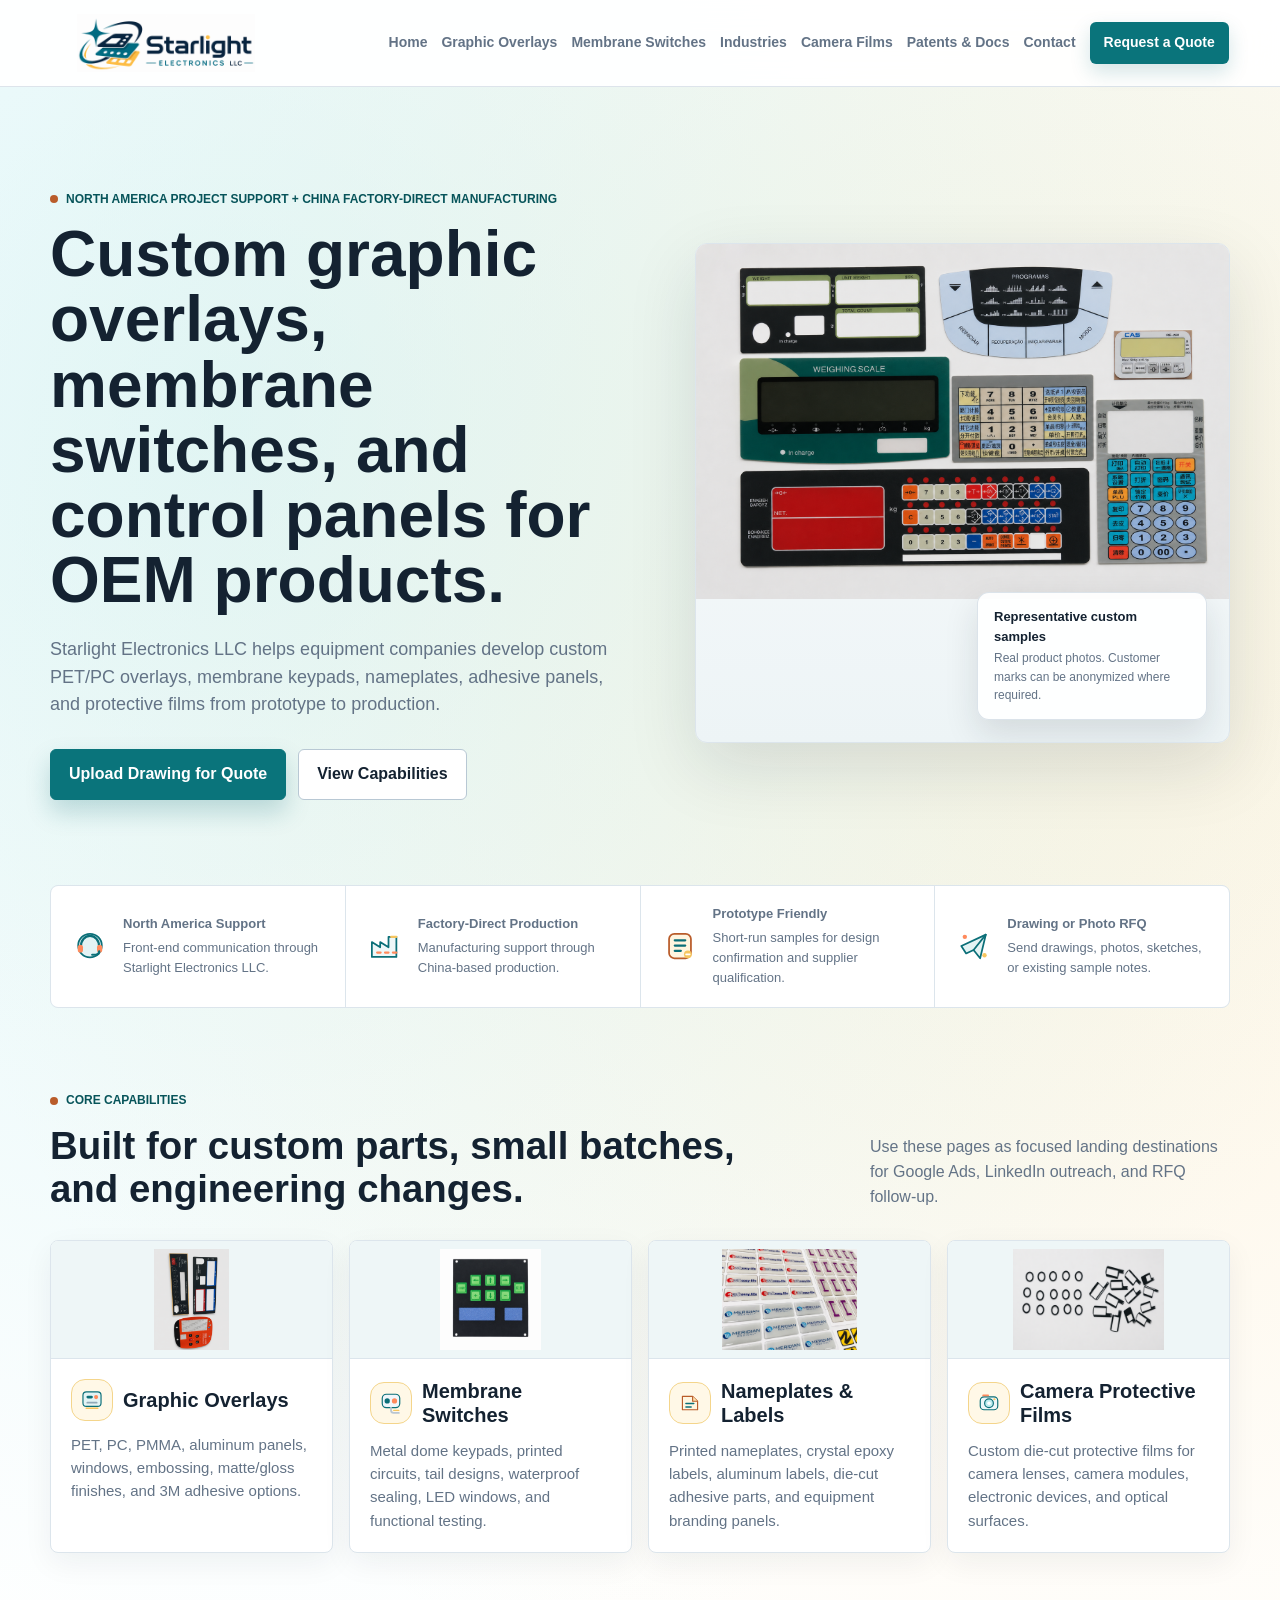
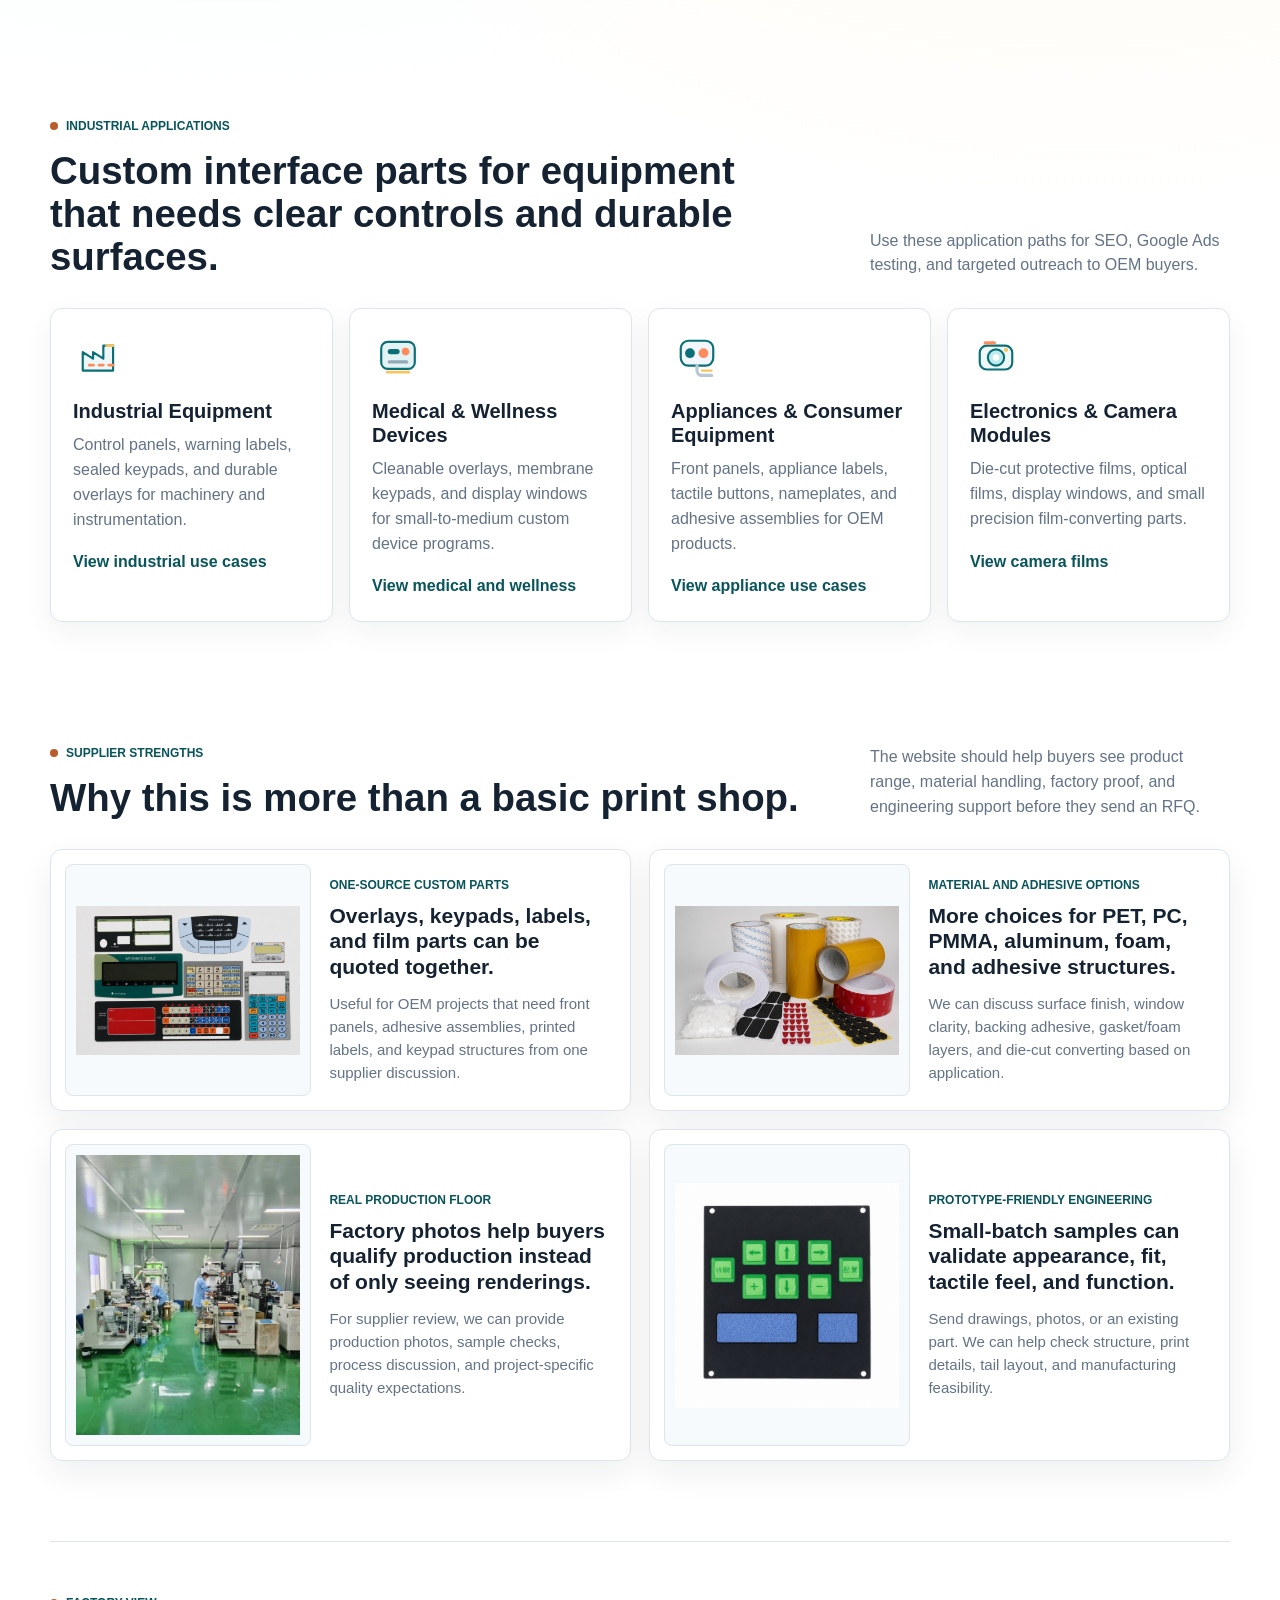
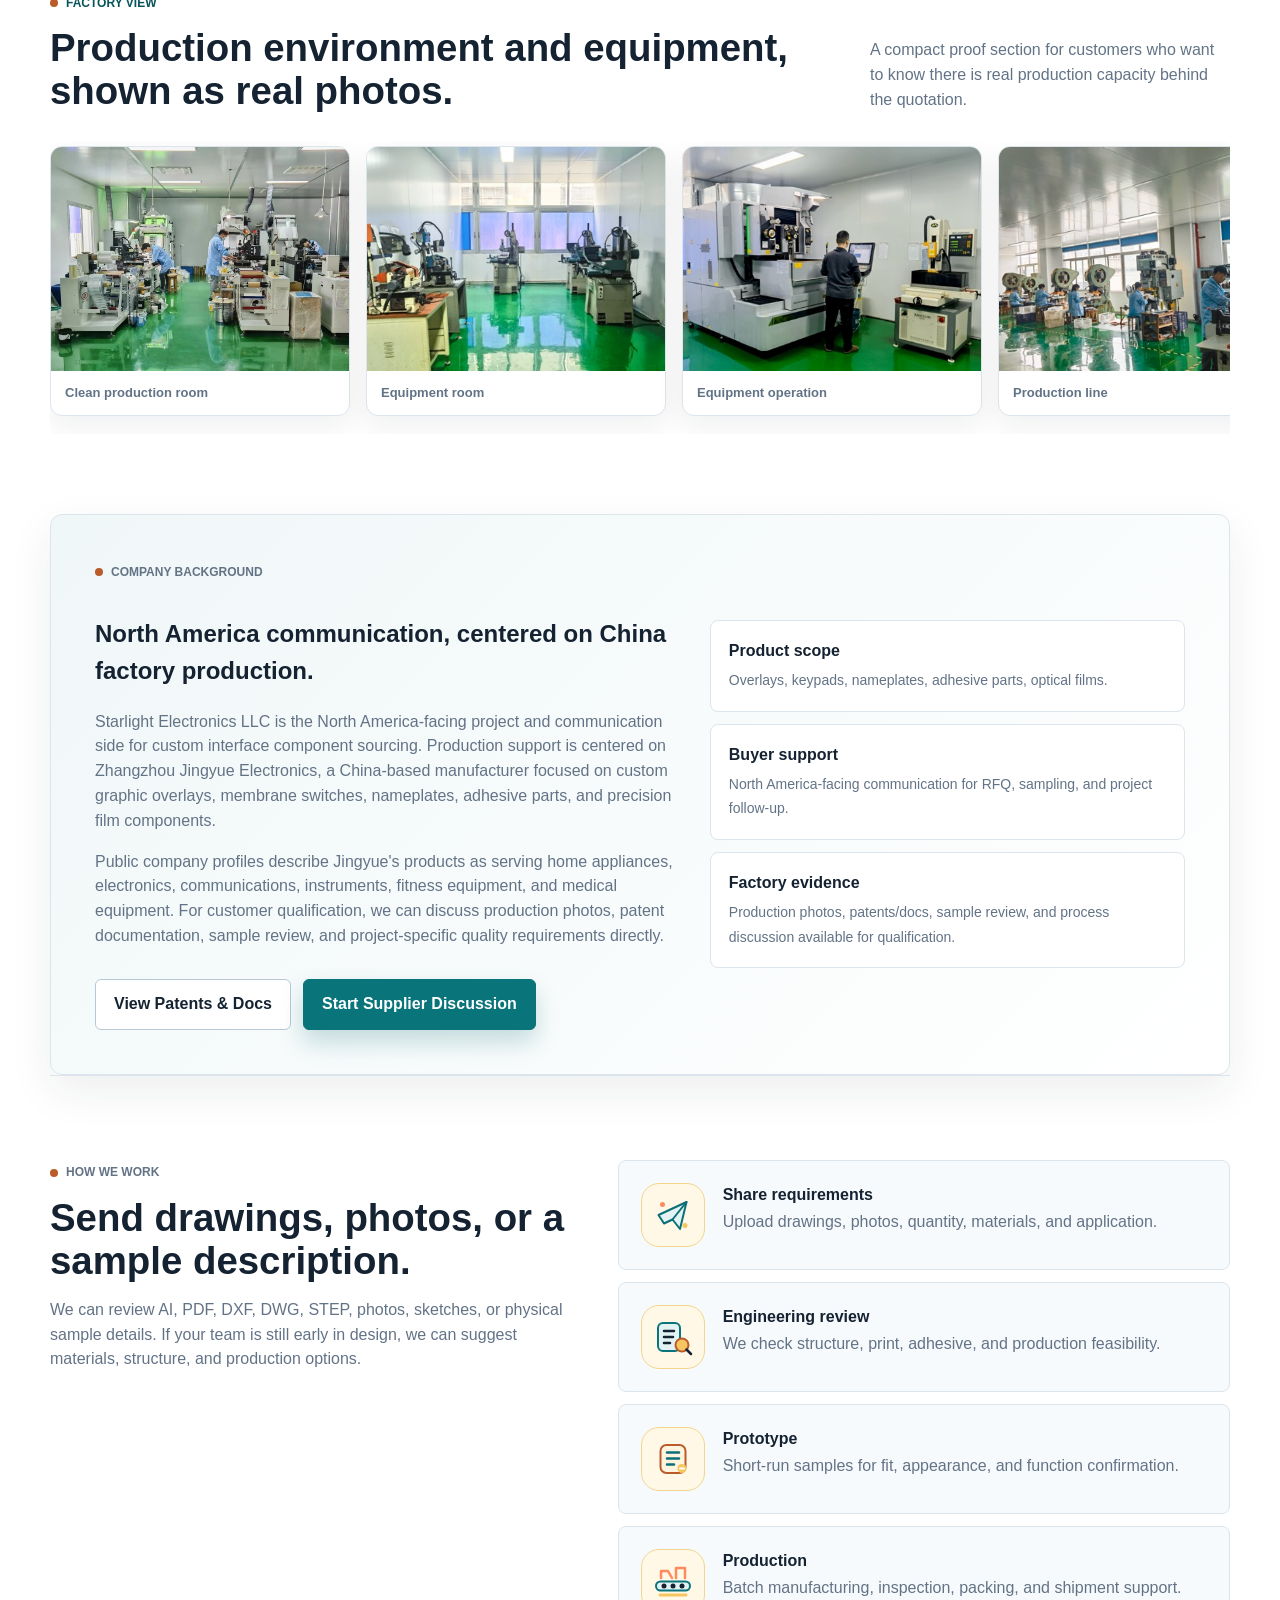
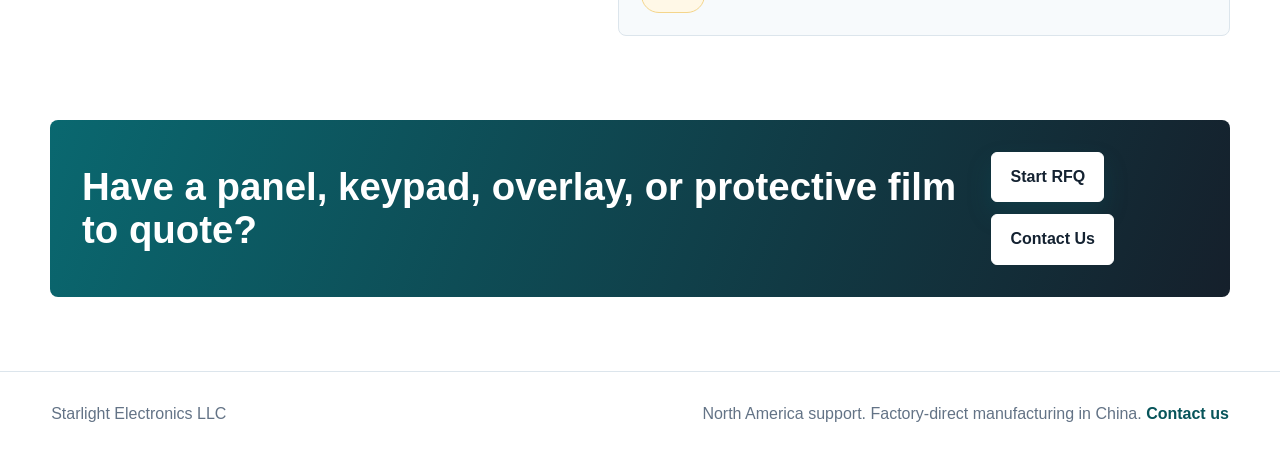
==== index.html @ d8c33d26 "Initial Starlight website" ====
<!doctype html>
<html lang="en">
  <head>
    <meta charset="utf-8" />
    <meta name="viewport" content="width=device-width, initial-scale=1" />
    <title>Starlight Electronics LLC | Custom Graphic Overlays &amp; Membrane Switches</title>
    <meta
      name="description"
      content="North America-based project support for custom graphic overlays, membrane switches, control panels, nameplates, and camera lens protective films with factory-direct manufacturing in China."
    />
    <link rel="stylesheet" href="styles.css" />
  </head>
  <body>
    <header class="site-header">
      <a class="brand" href="index.html"><img src="assets/starlight-logo.png" alt="Starlight Electronics" /></a>
      <nav class="nav" aria-label="Main navigation">
        <a href="index.html">Home</a>
        <a href="graphic-overlays.html">Graphic Overlays</a>
        <a href="membrane-switches.html">Membrane Switches</a>
        <a href="industries.html">Industries</a>
        <a href="camera-films.html">Camera Films</a>
        <a href="certifications.html">Patents &amp; Docs</a>
        <a href="contact.html">Contact</a>
        <a class="nav-cta" href="request-quote.html">Request a Quote</a>
      </nav>
    </header>

    <main>
      <section class="hero">
        <div class="hero-copy">
          <p class="eyebrow">North America project support + China factory-direct manufacturing</p>
          <h1>Custom graphic overlays, membrane switches, and control panels for OEM products.</h1>
          <p class="lead">
            Starlight Electronics LLC helps equipment companies develop custom PET/PC overlays,
            membrane keypads, nameplates, adhesive panels, and protective films from prototype to production.
          </p>
          <div class="actions">
            <a class="button primary" href="request-quote.html">Upload Drawing for Quote</a>
            <a class="button secondary" href="graphic-overlays.html">View Capabilities</a>
          </div>
        </div>
        <div class="hero-media">
          <img src="assets/photos/product-combine-home.png" alt="Representative custom graphic overlays and membrane switch samples" />
          <div class="hero-badge">
            <strong>Representative custom samples</strong>
            <span>Real product photos. Customer marks can be anonymized where required.</span>
          </div>
        </div>
      </section>

      <section class="trust-strip" aria-label="Key service points">
        <div><img src="assets/icon-support.svg" alt="" /><span><strong>North America Support</strong><span>Front-end communication through Starlight Electronics LLC.</span></span></div>
        <div><img src="assets/icon-factory.svg" alt="" /><span><strong>Factory-Direct Production</strong><span>Manufacturing support through China-based production.</span></span></div>
        <div><img src="assets/icon-prototype.svg" alt="" /><span><strong>Prototype Friendly</strong><span>Short-run samples for design confirmation and supplier qualification.</span></span></div>
        <div><img src="assets/icon-rfq.svg" alt="" /><span><strong>Drawing or Photo RFQ</strong><span>Send drawings, photos, sketches, or existing sample notes.</span></span></div>
      </section>

      <section class="section">
        <div class="section-heading">
          <div>
            <p class="eyebrow">Core capabilities</p>
            <h2>Built for custom parts, small batches, and engineering changes.</h2>
          </div>
          <p class="section-subtitle">Use these pages as focused landing destinations for Google Ads, LinkedIn outreach, and RFQ follow-up.</p>
        </div>
        <div class="capability-grid">
          <article>
            <div class="card-media"><img src="assets/photos/graphic-overlays-detail.png" alt="Graphic overlay and panel samples" /></div>
            <div class="card-copy">
              <div class="icon-row"><img class="mini-icon" src="assets/icon-overlay.svg" alt="" /><h3>Graphic Overlays</h3></div>
              <p>PET, PC, PMMA, aluminum panels, windows, embossing, matte/gloss finishes, and 3M adhesive options.</p>
            </div>
          </article>
          <article>
            <div class="card-media"><img src="assets/photos/membrane-square-detail.png" alt="Membrane switch sample with tactile buttons" /></div>
            <div class="card-copy">
              <div class="icon-row"><img class="mini-icon" src="assets/icon-switch.svg" alt="" /><h3>Membrane Switches</h3></div>
              <p>Metal dome keypads, printed circuits, tail designs, waterproof sealing, LED windows, and functional testing.</p>
            </div>
          </article>
          <article>
            <div class="card-media"><img src="assets/photos/epoxy-labels-detail.png" alt="Custom epoxy nameplate and label samples" /></div>
            <div class="card-copy">
              <div class="icon-row"><img class="mini-icon" src="assets/icon-label.svg" alt="" /><h3>Nameplates &amp; Labels</h3></div>
              <p>Printed nameplates, crystal epoxy labels, aluminum labels, die-cut adhesive parts, and equipment branding panels.</p>
            </div>
          </article>
          <article>
            <div class="card-media"><img src="assets/photos/camera-film-set.png" alt="Camera lens protective film samples" /></div>
            <div class="card-copy">
              <div class="icon-row"><img class="mini-icon" src="assets/icon-camera.svg" alt="" /><h3>Camera Protective Films</h3></div>
              <p>Custom die-cut protective films for camera lenses, camera modules, electronic devices, and optical surfaces.</p>
            </div>
          </article>
        </div>
      </section>

      <section class="section">
        <div class="section-heading">
          <div>
            <p class="eyebrow">Industrial applications</p>
            <h2>Custom interface parts for equipment that needs clear controls and durable surfaces.</h2>
          </div>
          <p class="section-subtitle">Use these application paths for SEO, Google Ads testing, and targeted outreach to OEM buyers.</p>
        </div>
        <div class="application-grid">
          <article>
            <img src="assets/icon-factory.svg" alt="" />
            <h3>Industrial Equipment</h3>
            <p>Control panels, warning labels, sealed keypads, and durable overlays for machinery and instrumentation.</p>
            <a href="industries.html">View industrial use cases</a>
          </article>
          <article>
            <img src="assets/icon-overlay.svg" alt="" />
            <h3>Medical &amp; Wellness Devices</h3>
            <p>Cleanable overlays, membrane keypads, and display windows for small-to-medium custom device programs.</p>
            <a href="industries.html">View medical and wellness</a>
          </article>
          <article>
            <img src="assets/icon-switch.svg" alt="" />
            <h3>Appliances &amp; Consumer Equipment</h3>
            <p>Front panels, appliance labels, tactile buttons, nameplates, and adhesive assemblies for OEM products.</p>
            <a href="industries.html">View appliance use cases</a>
          </article>
          <article>
            <img src="assets/icon-camera.svg" alt="" />
            <h3>Electronics &amp; Camera Modules</h3>
            <p>Die-cut protective films, optical films, display windows, and small precision film-converting parts.</p>
            <a href="camera-films.html">View camera films</a>
          </article>
        </div>
      </section>

      <section id="supplier-strengths" class="section strength-section">
        <div class="section-heading">
          <div>
            <p class="eyebrow">Supplier strengths</p>
            <h2>Why this is more than a basic print shop.</h2>
          </div>
          <p class="section-subtitle">The website should help buyers see product range, material handling, factory proof, and engineering support before they send an RFQ.</p>
        </div>
        <div class="strength-grid">
          <article>
            <div class="strength-media"><img src="assets/photos/product-combine-home.png" alt="Custom control panels and membrane switch samples" /></div>
            <div>
              <span class="strength-kicker">One-source custom parts</span>
              <h3>Overlays, keypads, labels, and film parts can be quoted together.</h3>
              <p>Useful for OEM projects that need front panels, adhesive assemblies, printed labels, and keypad structures from one supplier discussion.</p>
            </div>
          </article>
          <article>
            <div class="strength-media"><img src="assets/photos/adhesive-materials.png" alt="Adhesive rolls, 3M materials, and die-cut parts" /></div>
            <div>
              <span class="strength-kicker">Material and adhesive options</span>
              <h3>More choices for PET, PC, PMMA, aluminum, foam, and adhesive structures.</h3>
              <p>We can discuss surface finish, window clarity, backing adhesive, gasket/foam layers, and die-cut converting based on application.</p>
            </div>
          </article>
          <article>
            <div class="strength-media"><img src="assets/photos/dust-free-workshop.jpg" alt="Production workshop with operators and equipment" /></div>
            <div>
              <span class="strength-kicker">Real production floor</span>
              <h3>Factory photos help buyers qualify production instead of only seeing renderings.</h3>
              <p>For supplier review, we can provide production photos, sample checks, process discussion, and project-specific quality expectations.</p>
            </div>
          </article>
          <article>
            <div class="strength-media"><img src="assets/photos/membrane-square-detail.png" alt="Membrane switch sample with tactile buttons" /></div>
            <div>
              <span class="strength-kicker">Prototype-friendly engineering</span>
              <h3>Small-batch samples can validate appearance, fit, tactile feel, and function.</h3>
              <p>Send drawings, photos, or an existing part. We can help check structure, print details, tail layout, and manufacturing feasibility.</p>
            </div>
          </article>
        </div>
      </section>

      <section id="factory-view" class="section workshop-section">
        <div class="section-heading">
          <div>
            <p class="eyebrow">Factory view</p>
            <h2>Production environment and equipment, shown as real photos.</h2>
          </div>
          <p class="section-subtitle">A compact proof section for customers who want to know there is real production capacity behind the quotation.</p>
        </div>
        <div class="workshop-carousel" aria-label="Workshop photo carousel">
          <figure>
            <img src="assets/photos/dust-free-workshop.jpg" alt="Clean production workshop" />
            <figcaption>Clean production room</figcaption>
          </figure>
          <figure>
            <img src="assets/photos/workshop-printing-room.jpg" alt="Printing and equipment room" />
            <figcaption>Equipment room</figcaption>
          </figure>
          <figure>
            <img src="assets/photos/workshop-cnc.jpg" alt="Equipment operation area" />
            <figcaption>Equipment operation</figcaption>
          </figure>
          <figure>
            <img src="assets/photos/workshop-line.jpg" alt="Production line with operators" />
            <figcaption>Production line</figcaption>
          </figure>
          <figure>
            <img src="assets/photos/workshop-screening-area.jpg" alt="Screening and processing area" />
            <figcaption>Processing area</figcaption>
          </figure>
          <figure>
            <img src="assets/photos/workshop-machine.jpg" alt="Film processing machine" />
            <figcaption>Film processing equipment</figcaption>
          </figure>
          <figure>
            <img src="assets/photos/workshop-equipment.jpg" alt="Workshop equipment" />
            <figcaption>Equipment area</figcaption>
          </figure>
          <figure>
            <img src="assets/photos/workshop-coating-room.jpg" alt="Coating or finishing room" />
            <figcaption>Finishing room</figcaption>
          </figure>
        </div>
      </section>

      <section class="company-band">
        <div class="company-copy">
          <p class="eyebrow">Company background</p>
          <h2>North America communication, centered on China factory production.</h2>
          <p>
            Starlight Electronics LLC is the North America-facing project and communication side for custom interface component sourcing.
            Production support is centered on Zhangzhou Jingyue Electronics, a China-based manufacturer focused on custom graphic overlays,
            membrane switches, nameplates, adhesive parts, and precision film components.
          </p>
          <p>
            Public company profiles describe Jingyue's products as serving home appliances, electronics, communications, instruments,
            fitness equipment, and medical equipment. For customer qualification, we can discuss production photos, patent documentation,
            sample review, and project-specific quality requirements directly.
          </p>
          <div class="actions">
            <a class="button secondary" href="certifications.html">View Patents &amp; Docs</a>
            <a class="button primary" href="request-quote.html">Start Supplier Discussion</a>
          </div>
        </div>
        <div class="company-proof">
          <div><strong>Product scope</strong><span>Overlays, keypads, nameplates, adhesive parts, optical films.</span></div>
          <div><strong>Buyer support</strong><span>North America-facing communication for RFQ, sampling, and project follow-up.</span></div>
          <div><strong>Factory evidence</strong><span>Production photos, patents/docs, sample review, and process discussion available for qualification.</span></div>
        </div>
      </section>

      <section class="split-section">
        <div>
          <p class="eyebrow">How we work</p>
          <h2>Send drawings, photos, or a sample description.</h2>
          <p>
            We can review AI, PDF, DXF, DWG, STEP, photos, sketches, or physical sample details.
            If your team is still early in design, we can suggest materials, structure, and production options.
          </p>
        </div>
        <ol class="process-list">
          <li><span class="step-icon"><img src="assets/icon-rfq.svg" alt="" /></span><div><strong>Share requirements</strong><span>Upload drawings, photos, quantity, materials, and application.</span></div></li>
          <li><span class="step-icon"><img src="assets/icon-engineering.svg" alt="" /></span><div><strong>Engineering review</strong><span>We check structure, print, adhesive, and production feasibility.</span></div></li>
          <li><span class="step-icon"><img src="assets/icon-prototype.svg" alt="" /></span><div><strong>Prototype</strong><span>Short-run samples for fit, appearance, and function confirmation.</span></div></li>
          <li><span class="step-icon"><img src="assets/icon-production.svg" alt="" /></span><div><strong>Production</strong><span>Batch manufacturing, inspection, packing, and shipment support.</span></div></li>
        </ol>
      </section>

      <section class="cta-band">
        <h2>Have a panel, keypad, overlay, or protective film to quote?</h2>
        <div class="actions compact-actions">
          <a class="button primary" href="request-quote.html">Start RFQ</a>
          <a class="button secondary" href="contact.html">Contact Us</a>
        </div>
      </section>
    </main>

    <footer class="site-footer">
      <span>Starlight Electronics LLC</span>
      <span>North America support. Factory-direct manufacturing in China. <a href="contact.html">Contact us</a></span>
    </footer>
    <script src="site.js" defer></script>
  </body>
</html>
---- styles.css ----
:root {
  color-scheme: light;
  --ink: #142231;
  --soft-ink: #2a3b4c;
  --muted: #637386;
  --line: #dce5ec;
  --line-strong: #b8c8d4;
  --paper: #ffffff;
  --panel: #f7fafc;
  --panel-2: #eef6f7;
  --accent: #0a747b;
  --accent-strong: #07545a;
  --accent-soft: #dff3f4;
  --coral: #ff8a5c;
  --copper: #b95c2a;
  --gold: #f6c55f;
  --mint: #bdecef;
  --shadow: 0 24px 70px rgba(20, 34, 49, 0.12);
}

* {
  box-sizing: border-box;
}

html {
  scroll-behavior: smooth;
}

body {
  margin: 0;
  font-family: Inter, Arial, Helvetica, sans-serif;
  color: var(--ink);
  background:
    radial-gradient(circle at 18% 8%, rgba(189, 236, 239, 0.46), transparent 26%),
    radial-gradient(circle at 85% 12%, rgba(246, 197, 95, 0.20), transparent 25%),
    var(--paper);
  line-height: 1.55;
}

img {
  display: block;
  max-width: 100%;
}

a {
  color: inherit;
  text-decoration: none;
}

.site-header {
  position: sticky;
  top: 0;
  z-index: 20;
  display: flex;
  align-items: center;
  justify-content: space-between;
  gap: 24px;
  min-height: 74px;
  padding: 14px clamp(18px, 4vw, 56px);
  background: rgba(255, 255, 255, 0.94);
  border-bottom: 1px solid rgba(216, 224, 232, 0.86);
  backdrop-filter: blur(18px);
}

.brand {
  display: inline-flex;
  align-items: center;
  width: 230px;
  max-width: 72vw;
}

.brand img {
  width: 100%;
  max-height: 58px;
  height: auto;
  object-fit: contain;
}

.nav {
  display: flex;
  align-items: center;
  gap: 14px;
  color: var(--muted);
  font-size: 14px;
  font-weight: 700;
}

.nav a:hover {
  color: var(--ink);
}

.nav-cta {
  padding: 10px 14px;
  color: var(--paper) !important;
  background: var(--accent);
  border-radius: 6px;
  box-shadow: 0 8px 20px rgba(9, 107, 114, 0.18);
}

.hero,
.page-hero,
.section,
.split-section,
.cta-band,
.page,
.trust-strip {
  width: min(1180px, calc(100% - 40px));
  margin: 0 auto;
}

.hero {
  display: grid;
  grid-template-columns: minmax(0, 1.03fr) minmax(360px, 0.97fr);
  gap: clamp(34px, 6vw, 78px);
  align-items: center;
  min-height: calc(100vh - 74px);
  padding: 58px 0 72px;
}

.hero-copy {
  max-width: 720px;
}

.hero h1,
.page-hero h1 {
  margin: 0;
  font-size: clamp(39px, 5vw, 72px);
  line-height: 1.02;
  letter-spacing: 0;
}

.lead {
  max-width: 760px;
  margin: 22px 0 0;
  color: var(--muted);
  font-size: 18px;
}

.eyebrow {
  display: inline-flex;
  align-items: center;
  gap: 8px;
  margin: 0 0 14px;
  color: var(--accent-strong);
  font-size: 12px;
  font-weight: 800;
  letter-spacing: 0;
  text-transform: uppercase;
}

.eyebrow::before {
  content: "";
  width: 8px;
  height: 8px;
  background: var(--copper);
  border-radius: 50%;
}

.actions {
  display: flex;
  flex-wrap: wrap;
  gap: 12px;
  margin-top: 30px;
}

.button {
  display: inline-flex;
  align-items: center;
  justify-content: center;
  min-height: 48px;
  padding: 12px 18px;
  border: 1px solid var(--line-strong);
  border-radius: 6px;
  font-weight: 800;
  cursor: pointer;
  transition: transform 140ms ease, box-shadow 140ms ease, background 140ms ease;
}

.button:hover {
  transform: translateY(-1px);
}

.button.primary {
  color: var(--paper);
  background: var(--accent);
  border-color: var(--accent);
  box-shadow: 0 12px 24px rgba(9, 107, 114, 0.22);
}

.button.primary:hover {
  background: var(--accent-strong);
}

.button.secondary {
  color: var(--ink);
  background: var(--paper);
}

.hero-media,
.visual-card {
  overflow: hidden;
  background: linear-gradient(180deg, #fbfcfd, #edf4f6);
  border: 1px solid var(--line);
  border-radius: 12px;
  box-shadow: var(--shadow);
}

.hero-media {
  position: relative;
  min-height: 500px;
}

.hero-media img,
.visual-card img {
  width: 100%;
  height: 100%;
  object-fit: cover;
}

.hero-badge {
  position: absolute;
  right: 22px;
  bottom: 22px;
  display: grid;
  gap: 2px;
  max-width: 230px;
  padding: 14px 16px;
  background: rgba(255, 255, 255, 0.92);
  border: 1px solid rgba(216, 224, 232, 0.9);
  border-radius: 12px;
  box-shadow: 0 14px 34px rgba(21, 32, 43, 0.12);
}

.hero-badge strong {
  font-size: 13px;
}

.hero-badge span {
  color: var(--muted);
  font-size: 12px;
}

.trust-strip {
  display: grid;
  grid-template-columns: repeat(4, minmax(0, 1fr));
  gap: 1px;
  margin-top: -28px;
  background: var(--line);
  border: 1px solid var(--line);
  border-radius: 8px;
  overflow: hidden;
}

.trust-strip div {
  display: grid;
  grid-template-columns: 42px minmax(0, 1fr);
  gap: 12px;
  align-items: center;
  padding: 18px;
  background: var(--paper);
}

.trust-strip img,
.mini-icon {
  width: 42px;
  height: 42px;
}

.trust-strip strong {
  display: block;
  margin-bottom: 4px;
}

.trust-strip span {
  color: var(--muted);
  font-size: 13px;
}

.section {
  padding: 80px 0;
}

.real-gallery-section {
  padding-top: 24px;
}

.section-heading {
  display: flex;
  align-items: end;
  justify-content: space-between;
  gap: 28px;
  margin-bottom: 30px;
}

.section-heading > div {
  max-width: 760px;
}

.section h2,
.split-section h2,
.cta-band h2,
.detail-grid h2,
.page-section h2 {
  margin: 0;
  font-size: clamp(28px, 3vw, 44px);
  line-height: 1.12;
  letter-spacing: 0;
}

.section-subtitle {
  max-width: 360px;
  margin: 0;
  color: var(--muted);
}

.capability-grid {
  display: grid;
  grid-template-columns: repeat(4, minmax(0, 1fr));
  gap: 16px;
}

.capability-grid article {
  display: grid;
  align-content: start;
  min-height: 260px;
  overflow: hidden;
  background: var(--paper);
  border: 1px solid var(--line);
  border-radius: 8px;
  box-shadow: 0 10px 30px rgba(21, 32, 43, 0.06);
}

.capability-grid .card-media {
  height: 118px;
  background: var(--panel-2);
  border-bottom: 1px solid var(--line);
}

.capability-grid .card-media img {
  width: 100%;
  height: 100%;
  object-fit: contain;
  padding: 8px;
}

.capability-grid .card-copy {
  padding: 20px;
}

.icon-row {
  display: flex;
  align-items: center;
  gap: 10px;
  margin-bottom: 12px;
}

.icon-row .mini-icon {
  padding: 6px;
  background: #fff8e7;
  border: 1px solid #f4d58b;
  border-radius: 14px;
}

.capability-grid h2,
.capability-grid h3 {
  margin: 0;
  font-size: 20px;
  line-height: 1.2;
}

.capability-grid p {
  margin: 0;
  color: var(--muted);
  font-size: 15px;
}

.application-grid {
  display: grid;
  grid-template-columns: repeat(4, minmax(0, 1fr));
  gap: 16px;
}

.application-grid article {
  min-height: 280px;
  padding: 22px;
  background: var(--paper);
  border: 1px solid var(--line);
  border-radius: 12px;
  box-shadow: 0 10px 30px rgba(20, 34, 49, 0.06);
}

.application-grid img {
  width: 52px;
  height: 52px;
  margin-bottom: 16px;
}

.application-grid h3 {
  margin: 0 0 10px;
  font-size: 20px;
  line-height: 1.2;
}

.application-grid p {
  margin: 0 0 18px;
  color: var(--muted);
}

.application-grid a {
  color: var(--accent-strong);
  font-weight: 800;
}

.strength-section {
  padding-top: 38px;
}

.strength-grid {
  display: grid;
  grid-template-columns: repeat(2, minmax(0, 1fr));
  gap: 18px;
}

.strength-grid article {
  display: grid;
  grid-template-columns: minmax(210px, 0.86fr) minmax(0, 1fr);
  gap: 18px;
  align-items: stretch;
  min-height: 260px;
  padding: 14px;
  background: var(--paper);
  border: 1px solid var(--line);
  border-radius: 12px;
  box-shadow: 0 12px 34px rgba(20, 34, 49, 0.07);
}

.strength-media {
  overflow: hidden;
  background: var(--panel);
  border: 1px solid var(--line);
  border-radius: 8px;
}

.strength-media img {
  width: 100%;
  height: 100%;
  min-height: 230px;
  object-fit: contain;
  padding: 10px;
}

.strength-grid article > div:last-child {
  display: flex;
  flex-direction: column;
  justify-content: center;
  padding: 8px 10px 8px 0;
}

.strength-kicker {
  margin-bottom: 8px;
  color: var(--accent-strong);
  font-size: 12px;
  font-weight: 900;
  text-transform: uppercase;
}

.strength-grid h3 {
  margin: 0;
  font-size: 21px;
  line-height: 1.22;
}

.strength-grid p {
  margin: 12px 0 0;
  color: var(--muted);
  font-size: 15px;
}

.workshop-section {
  padding-top: 48px;
  border-top: 1px solid var(--line);
}

.workshop-carousel {
  display: grid;
  grid-auto-flow: column;
  grid-auto-columns: minmax(300px, 34%);
  gap: 16px;
  overflow-x: auto;
  overscroll-behavior-inline: contain;
  scroll-snap-type: inline mandatory;
  padding: 4px 4px 18px;
}

.workshop-carousel:hover {
  scroll-snap-type: none;
}

.workshop-carousel::-webkit-scrollbar {
  height: 10px;
}

.workshop-carousel::-webkit-scrollbar-track {
  background: var(--panel);
  border-radius: 999px;
}

.workshop-carousel::-webkit-scrollbar-thumb {
  background: var(--line-strong);
  border-radius: 999px;
}

.workshop-carousel figure {
  scroll-snap-align: start;
  margin: 0;
  overflow: hidden;
  background: var(--paper);
  border: 1px solid var(--line);
  border-radius: 12px;
  box-shadow: 0 10px 30px rgba(20, 34, 49, 0.07);
}

.company-intro {
  border-top: 1px solid var(--line);
}

.workshop-carousel img {
  width: 100%;
  aspect-ratio: 4 / 3;
  object-fit: cover;
}

.workshop-carousel figcaption {
  padding: 12px 14px;
  color: var(--muted);
  font-size: 13px;
  font-weight: 800;
}

.company-band {
  display: grid;
  grid-template-columns: minmax(0, 1.1fr) minmax(320px, 0.9fr);
  gap: 34px;
  align-items: center;
  width: min(1180px, calc(100% - 40px));
  margin: 0 auto;
  padding: 44px;
  background: linear-gradient(135deg, rgba(238, 246, 247, 0.9), rgba(255, 255, 255, 0.96));
  border: 1px solid var(--line);
  border-radius: 12px;
  box-shadow: 0 16px 44px rgba(20, 34, 49, 0.08);
}

.company-copy p {
  color: var(--muted);
}

.company-proof {
  display: grid;
  gap: 12px;
}

.company-proof div {
  padding: 18px;
  background: var(--paper);
  border: 1px solid var(--line);
  border-radius: 8px;
}

.company-proof strong {
  display: block;
  margin-bottom: 4px;
}

.company-proof span {
  color: var(--muted);
  font-size: 14px;
}

.split-section {
  display: grid;
  grid-template-columns: minmax(0, 0.92fr) minmax(360px, 1.08fr);
  gap: 46px;
  padding: 84px 0;
  border-top: 1px solid var(--line);
}

.split-section p {
  color: var(--muted);
}

.process-list {
  display: grid;
  gap: 12px;
  margin: 0;
  padding: 0;
  list-style: none;
}

.process-list li {
  display: grid;
  grid-template-columns: 64px minmax(0, 1fr);
  gap: 18px;
  align-items: start;
  padding: 22px;
  background: var(--panel);
  border: 1px solid var(--line);
  border-radius: 8px;
}

.step-icon {
  display: grid;
  place-items: center;
  width: 64px;
  height: 64px;
  background: #fff8e7;
  border: 1px solid #f4d58b;
  border-radius: 18px;
}

.step-icon img {
  width: 48px;
  height: 48px;
}

.process-list strong {
  display: block;
  margin-bottom: 3px;
}

.process-list span {
  color: var(--muted);
}

.page {
  padding: 58px 0 84px;
}

.page-hero {
  display: grid;
  grid-template-columns: minmax(0, 0.92fr) minmax(320px, 0.72fr);
  gap: 44px;
  align-items: center;
  padding: 42px 0 62px;
}

.page-hero.full {
  display: block;
  max-width: 900px;
  margin-left: 0;
}

.page-hero .visual-card {
  min-height: 330px;
}

.page-hero .visual-card img,
.detail-grid .visual-card img {
  object-fit: contain;
  padding: 12px;
}

.proof-photo {
  height: min(560px, 72vh);
}

.detail-grid {
  display: grid;
  grid-template-columns: minmax(0, 0.88fr) minmax(360px, 1.12fr);
  gap: 38px;
  align-items: start;
  padding-top: 36px;
  border-top: 1px solid var(--line);
}

.detail-grid ul {
  display: grid;
  gap: 10px;
  margin: 18px 0 0;
  padding-left: 20px;
  color: var(--muted);
}

.page-section {
  padding: 56px 0 0;
}

.feature-list {
  display: grid;
  grid-template-columns: repeat(3, minmax(0, 1fr));
  gap: 14px;
  margin-top: 22px;
}

.feature-list div {
  padding: 18px;
  background: var(--panel);
  border: 1px solid var(--line);
  border-radius: 8px;
}

.feature-list strong {
  display: block;
  margin-bottom: 6px;
}

.feature-list span {
  color: var(--muted);
  font-size: 14px;
}

.photo-grid {
  display: grid;
  grid-template-columns: 1.25fr 0.85fr 0.85fr;
  gap: 16px;
}

.photo-grid.compact {
  grid-template-columns: repeat(3, minmax(0, 1fr));
  margin-top: 22px;
}

.photo-grid.single-feature {
  grid-template-columns: minmax(0, 1fr);
  margin-top: 22px;
}

.photo-card {
  min-width: 0;
  margin: 0;
  overflow: hidden;
  background: var(--paper);
  border: 1px solid var(--line);
  border-radius: 12px;
  box-shadow: 0 10px 30px rgba(20, 34, 49, 0.07);
}

.photo-card.large {
  grid-row: span 2;
}

.photo-frame {
  display: grid;
  place-items: center;
  aspect-ratio: 4 / 3;
  background: var(--panel);
}

.photo-card.wide .photo-frame {
  aspect-ratio: 16 / 10;
}

.photo-card.tall .photo-frame {
  aspect-ratio: 3 / 4;
}

.photo-card img {
  width: 100%;
  height: 100%;
  object-fit: contain;
  padding: 10px;
}

.photo-card.large img {
  height: 100%;
}

.photo-card figcaption {
  padding: 12px 14px;
  color: var(--muted);
  font-size: 13px;
  font-weight: 700;
}

.related-links {
  display: grid;
  grid-template-columns: repeat(3, minmax(0, 1fr));
  gap: 14px;
  margin-top: 26px;
}

.related-card {
  display: grid;
  gap: 8px;
  min-height: 148px;
  padding: 20px;
  background: var(--paper);
  border: 1px solid var(--line);
  border-radius: 12px;
  box-shadow: 0 10px 30px rgba(20, 34, 49, 0.06);
}

.related-card strong {
  font-size: 18px;
}

.related-card span {
  color: var(--muted);
  font-size: 14px;
}

.related-card:hover {
  border-color: var(--accent);
}

.rfq-panel {
  padding: 30px;
  background: var(--panel);
  border: 1px solid var(--line);
  border-radius: 8px;
  box-shadow: 0 16px 44px rgba(21, 32, 43, 0.08);
}

.quote-hero {
  display: grid;
  grid-template-columns: minmax(0, 1fr) minmax(280px, 0.42fr);
  gap: 28px;
  align-items: end;
}

.quote-note {
  display: grid;
  gap: 6px;
  padding: 20px;
  background: var(--paper);
  border: 1px solid var(--line);
  border-radius: 12px;
  box-shadow: 0 12px 32px rgba(20, 34, 49, 0.07);
}

.quote-note span {
  color: var(--muted);
  font-size: 14px;
}

.contact-hero {
  align-items: center;
}

.contact-grid {
  display: grid;
  grid-template-columns: repeat(4, minmax(0, 1fr));
  gap: 16px;
  margin-bottom: 64px;
}

.contact-card {
  padding: 24px;
  background: var(--paper);
  border: 1px solid var(--line);
  border-radius: 12px;
  box-shadow: 0 12px 34px rgba(20, 34, 49, 0.07);
}

.contact-card span {
  display: block;
  margin-bottom: 10px;
  color: var(--accent-strong);
  font-size: 12px;
  font-weight: 900;
  text-transform: uppercase;
}

.contact-card h2 {
  margin: 0;
  font-size: 22px;
  line-height: 1.22;
}

.contact-card p {
  margin: 12px 0 0;
  color: var(--muted);
}

.primary-contact {
  align-self: center;
  background:
    linear-gradient(135deg, rgba(223, 243, 244, 0.82), rgba(255, 255, 255, 0.96)),
    var(--paper);
}

.primary-contact a {
  display: block;
  overflow-wrap: anywhere;
  color: var(--ink);
  font-size: 26px;
  font-weight: 900;
}

.quote-layout {
  display: grid;
  grid-template-columns: minmax(0, 1fr) minmax(300px, 0.42fr);
  gap: 24px;
  align-items: start;
}

.quote-sidebar {
  display: grid;
  gap: 16px;
}

.quote-sidebar > div {
  padding: 22px;
  background: var(--paper);
  border: 1px solid var(--line);
  border-radius: 12px;
  box-shadow: 0 10px 30px rgba(20, 34, 49, 0.06);
}

.quote-sidebar h2 {
  margin: 0 0 12px;
  font-size: 22px;
}

.quote-sidebar ul {
  display: grid;
  gap: 8px;
  margin: 0;
  padding-left: 20px;
  color: var(--muted);
}

.rfq-form {
  display: grid;
  gap: 16px;
}

.form-grid {
  display: grid;
  grid-template-columns: repeat(2, minmax(0, 1fr));
  gap: 16px;
}

.rfq-form label {
  display: grid;
  gap: 7px;
  color: var(--soft-ink);
  font-weight: 800;
}

.rfq-form input,
.rfq-form select,
.rfq-form textarea {
  width: 100%;
  padding: 12px;
  font: inherit;
  color: var(--ink);
  background: var(--paper);
  border: 1px solid #c1ccd7;
  border-radius: 6px;
}

.file-drop {
  padding: 18px;
  background: var(--paper);
  border: 1px dashed var(--line-strong);
  border-radius: 8px;
}

.file-drop input {
  margin-top: 10px;
  background: var(--panel);
}

.file-drop-copy,
.file-list {
  display: block;
  color: var(--muted);
  font-size: 14px;
  font-weight: 500;
}

.file-drop-copy {
  margin-top: 8px;
}

.file-list {
  margin-top: 10px;
  padding: 10px 12px;
  background: var(--panel);
  border: 1px solid var(--line);
  border-radius: 6px;
}

.rfq-form input:focus,
.rfq-form select:focus,
.rfq-form textarea:focus {
  outline: 3px solid var(--accent-soft);
  border-color: var(--accent);
}

.form-note {
  margin: 0;
  color: var(--muted);
  font-size: 14px;
}

.form-warning {
  margin: 0;
  color: #8a4c0a;
  font-size: 14px;
  font-weight: 800;
}

.cta-band {
  display: flex;
  align-items: center;
  justify-content: space-between;
  gap: 24px;
  margin-bottom: 74px;
  padding: 32px;
  color: var(--paper);
  background:
    linear-gradient(110deg, rgba(9, 107, 114, 0.96), rgba(21, 32, 43, 0.96)),
    var(--ink);
  border-radius: 8px;
}

.cta-band .button {
  color: var(--ink);
  background: var(--paper);
  border-color: var(--paper);
}

.compact-actions {
  margin-top: 0;
}

.site-footer a {
  color: var(--accent-strong);
  font-weight: 800;
}

.site-footer {
  display: flex;
  justify-content: space-between;
  gap: 16px;
  padding: 30px clamp(18px, 4vw, 56px);
  color: var(--muted);
  border-top: 1px solid var(--line);
}

@media (max-width: 960px) {
  .site-header {
    align-items: flex-start;
    flex-direction: column;
  }

  .nav {
    width: 100%;
    flex-wrap: wrap;
  }

  .hero,
  .page-hero,
  .quote-hero,
  .quote-layout,
  .split-section,
  .detail-grid,
  .company-band {
    grid-template-columns: 1fr;
  }

  .hero {
    min-height: auto;
  }

  .hero-media {
    min-height: 380px;
  }

  .trust-strip,
  .capability-grid,
  .application-grid,
  .strength-grid,
  .contact-grid,
  .feature-list,
  .photo-grid,
  .photo-grid.compact,
  .related-links {
    grid-template-columns: repeat(2, minmax(0, 1fr));
  }

  .strength-grid article {
    grid-template-columns: 1fr;
  }

  .strength-grid article > div:last-child {
    padding: 4px;
  }

  .photo-card.large {
    grid-row: auto;
  }

  .section-heading,
  .site-footer,
  .cta-band {
    align-items: flex-start;
    flex-direction: column;
  }
}

@media (max-width: 620px) {
  .hero,
  .page-hero,
  .section,
  .split-section,
  .cta-band,
  .page,
  .quote-layout,
  .trust-strip {
    width: min(100% - 28px, 1180px);
  }

  .nav {
    gap: 10px;
    font-size: 13px;
  }

  .nav-cta {
    width: 100%;
    justify-content: center;
    text-align: center;
  }

  .hero h1,
  .page-hero h1 {
    font-size: 38px;
  }

  .trust-strip,
  .capability-grid,
  .application-grid,
  .strength-grid,
  .contact-grid,
  .feature-list,
  .form-grid,
  .photo-grid,
  .photo-grid.compact,
  .related-links {
    grid-template-columns: 1fr;
  }

  .photo-card.tall .photo-frame {
    aspect-ratio: 4 / 3;
  }

  .workshop-carousel {
    grid-auto-columns: minmax(260px, 86%);
  }

  .company-band {
    width: min(100% - 28px, 1180px);
    padding: 24px;
  }

  .hero-media,
  .page-hero .visual-card {
    min-height: 300px;
  }

  .process-list li {
    grid-template-columns: 1fr;
  }
}
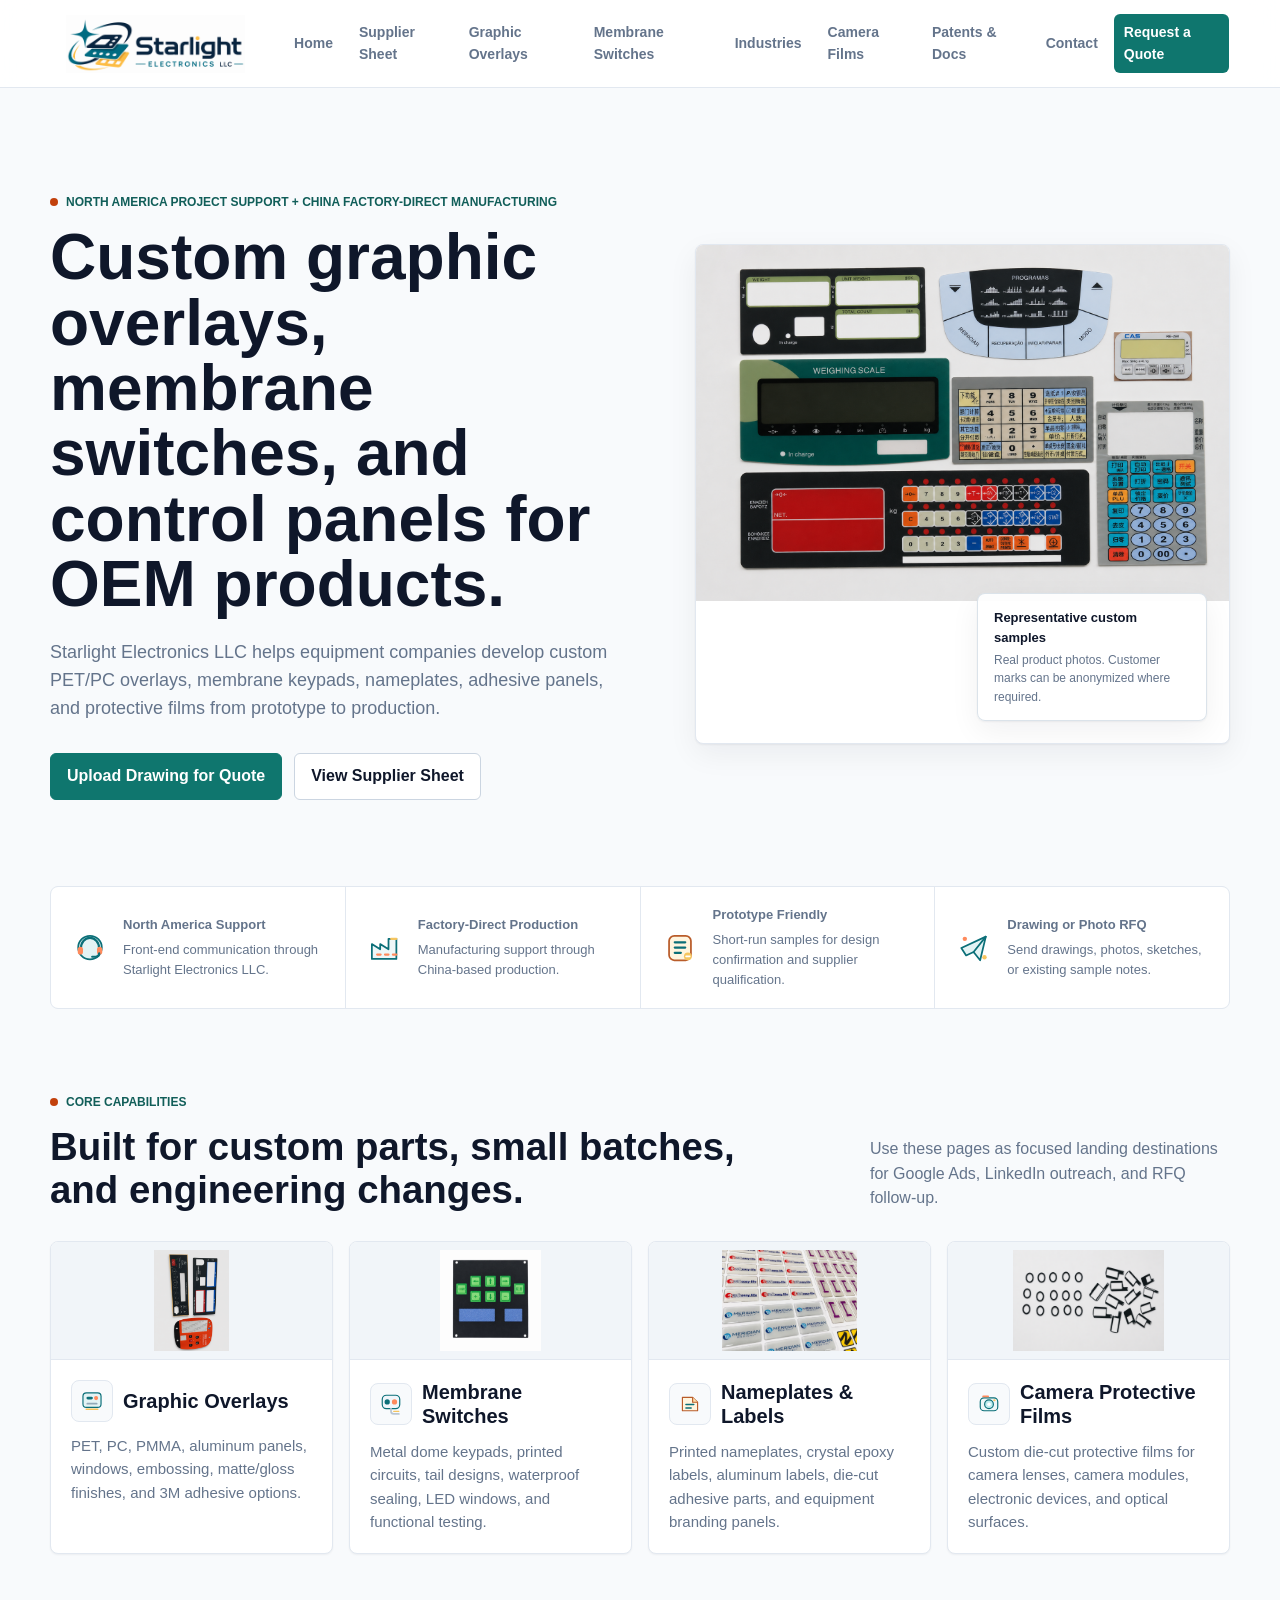
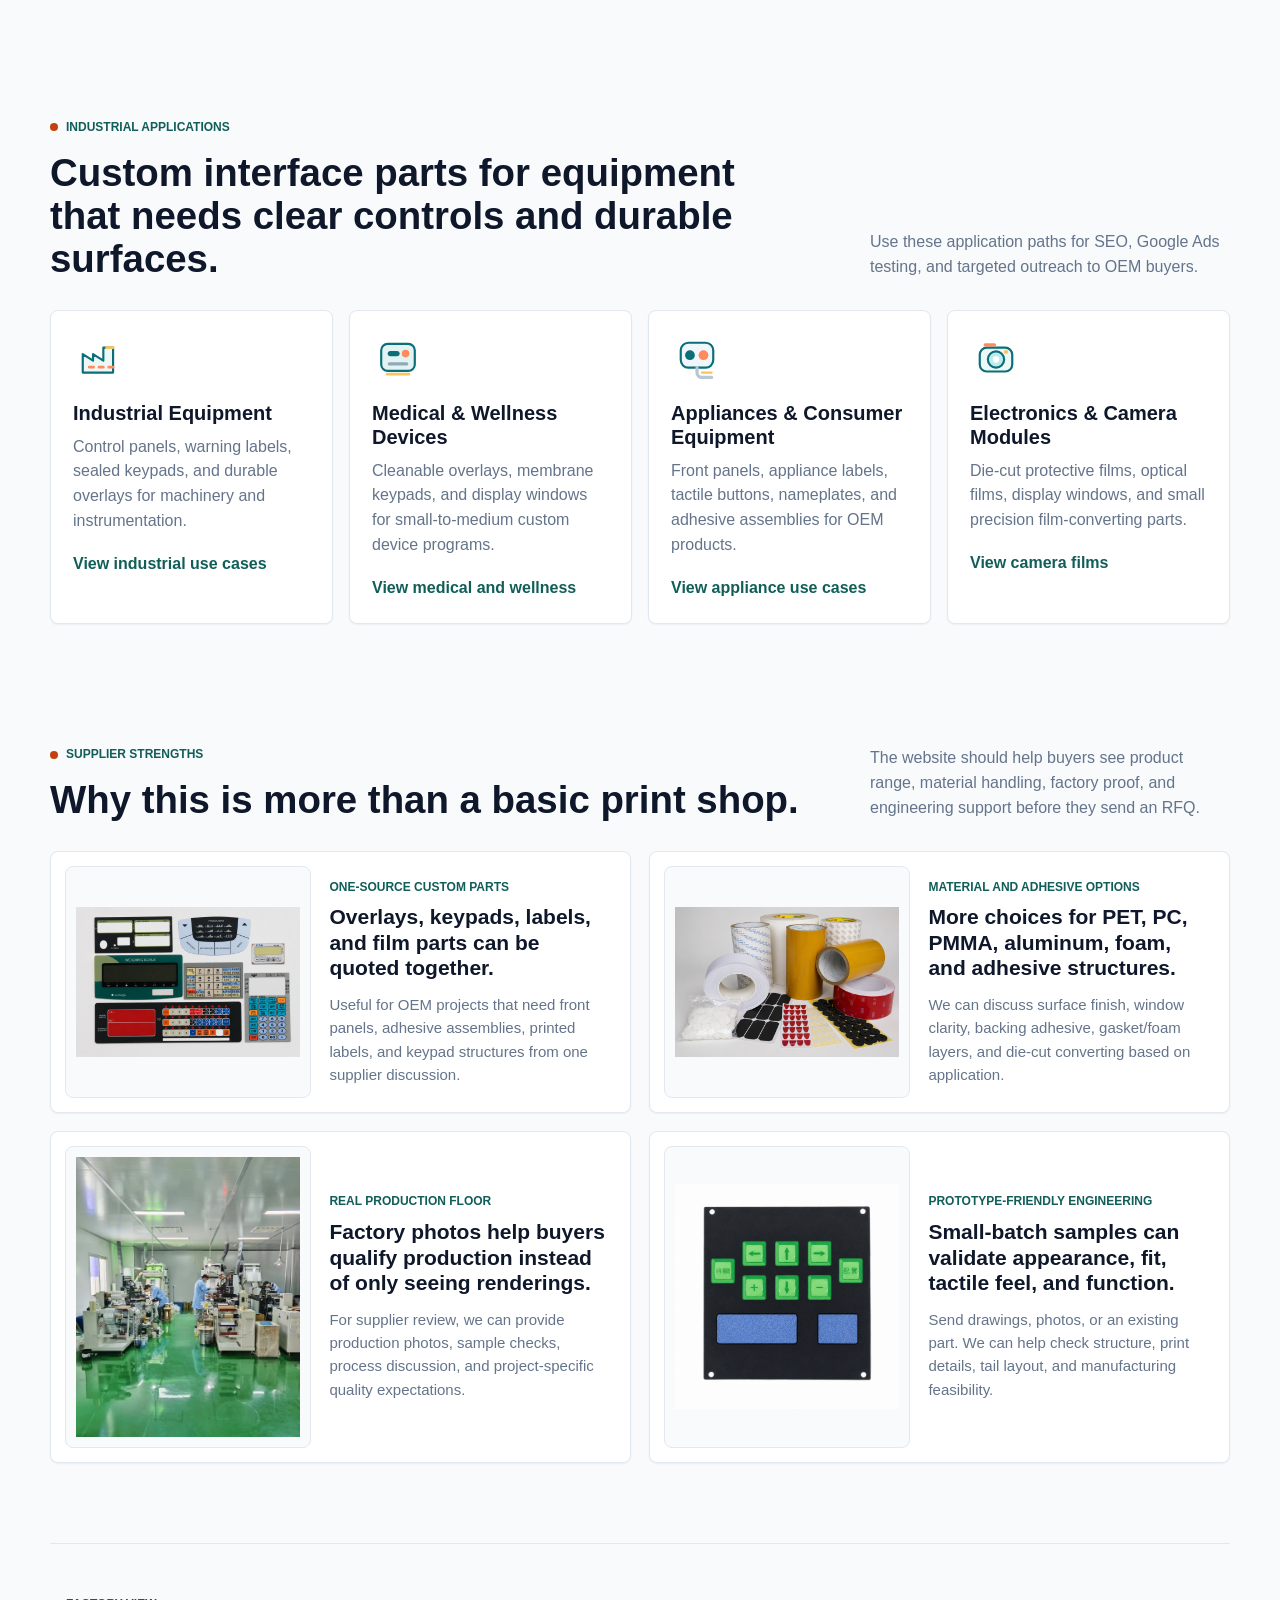
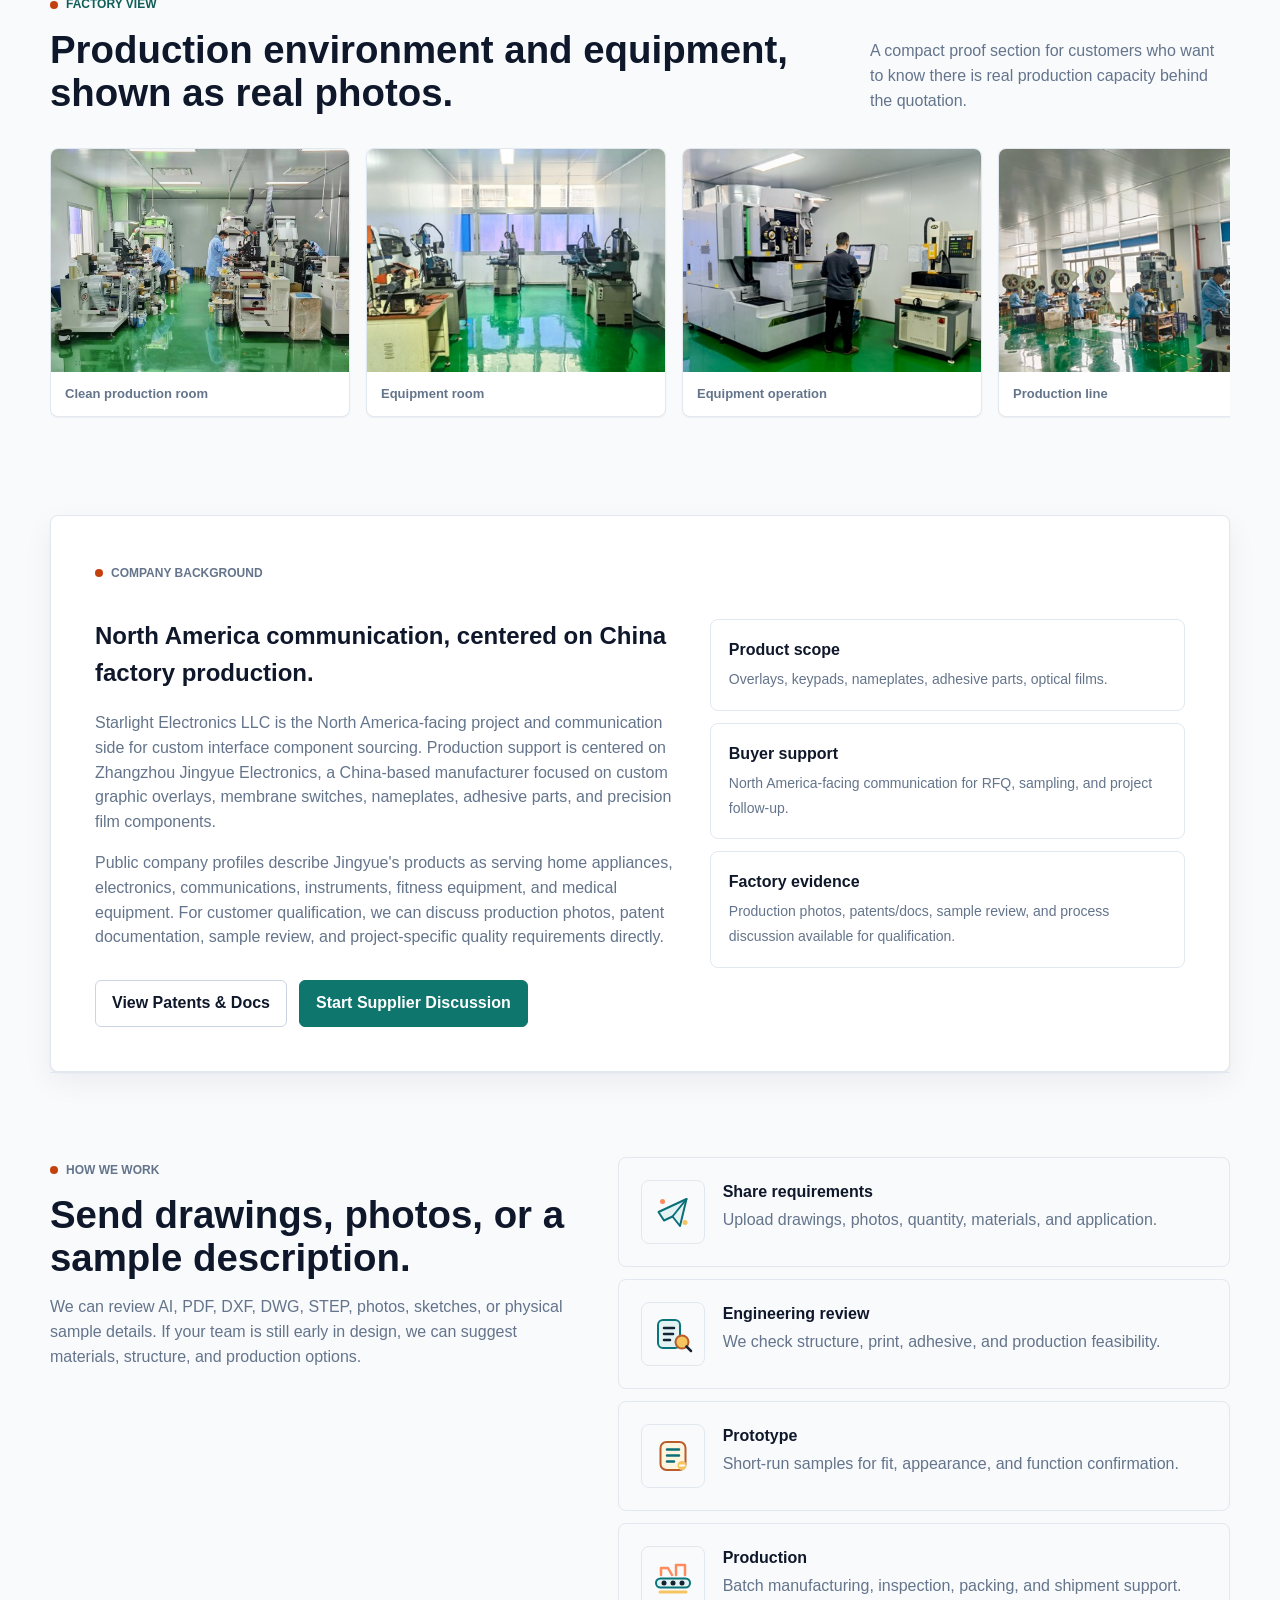
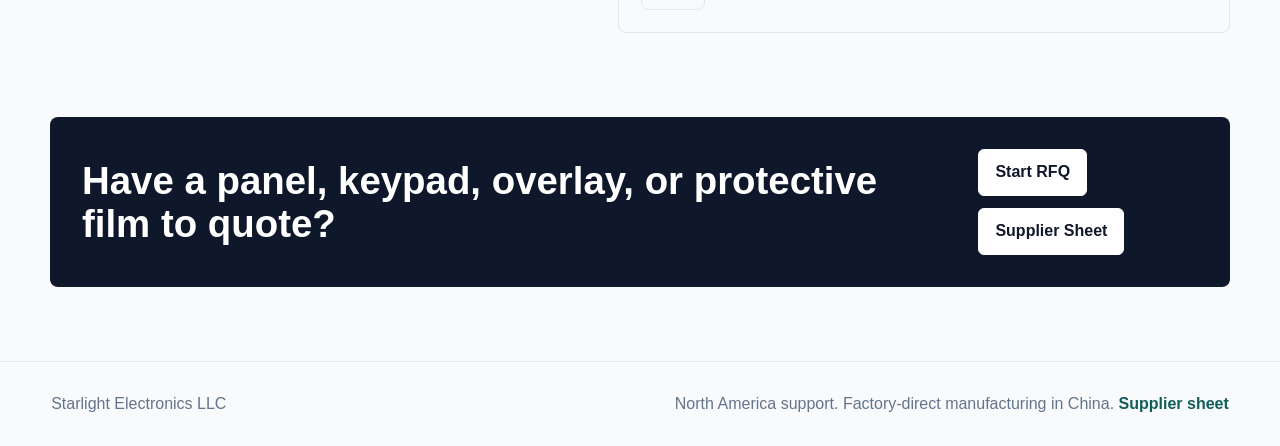
==== commit 1b56b7d0: "Add supplier capability statement page" ====
--- a/index.html
+++ b/index.html
@@ -15,6 +15,7 @@
       <a class="brand" href="index.html"><img src="assets/starlight-logo.png" alt="Starlight Electronics" /></a>
       <nav class="nav" aria-label="Main navigation">
         <a href="index.html">Home</a>
+        <a href="capability-statement.html">Supplier Sheet</a>
         <a href="graphic-overlays.html">Graphic Overlays</a>
         <a href="membrane-switches.html">Membrane Switches</a>
         <a href="industries.html">Industries</a>
@@ -36,7 +37,7 @@
           </p>
           <div class="actions">
             <a class="button primary" href="request-quote.html">Upload Drawing for Quote</a>
-            <a class="button secondary" href="graphic-overlays.html">View Capabilities</a>
+            <a class="button secondary" href="capability-statement.html">View Supplier Sheet</a>
           </div>
         </div>
         <div class="hero-media">
@@ -266,14 +267,14 @@
         <h2>Have a panel, keypad, overlay, or protective film to quote?</h2>
         <div class="actions compact-actions">
           <a class="button primary" href="request-quote.html">Start RFQ</a>
-          <a class="button secondary" href="contact.html">Contact Us</a>
+          <a class="button secondary" href="capability-statement.html">Supplier Sheet</a>
         </div>
       </section>
     </main>
 
     <footer class="site-footer">
       <span>Starlight Electronics LLC</span>
-      <span>North America support. Factory-direct manufacturing in China. <a href="contact.html">Contact us</a></span>
+      <span>North America support. Factory-direct manufacturing in China. <a href="capability-statement.html">Supplier sheet</a></span>
     </footer>
     <script src="site.js" defer></script>
   </body>
--- a/styles.css
+++ b/styles.css
@@ -1,21 +1,22 @@
 :root {
   color-scheme: light;
-  --ink: #142231;
-  --soft-ink: #2a3b4c;
-  --muted: #637386;
-  --line: #dce5ec;
-  --line-strong: #b8c8d4;
+  --ink: #0f172a;
+  --soft-ink: #334155;
+  --muted: #64748b;
+  --line: #e2e8f0;
+  --line-strong: #cbd5e1;
   --paper: #ffffff;
-  --panel: #f7fafc;
-  --panel-2: #eef6f7;
-  --accent: #0a747b;
-  --accent-strong: #07545a;
-  --accent-soft: #dff3f4;
+  --panel: #f8fafc;
+  --panel-2: #f1f5f9;
+  --accent: #0f766e;
+  --accent-strong: #115e59;
+  --accent-soft: #ccfbf1;
   --coral: #ff8a5c;
-  --copper: #b95c2a;
+  --copper: #c2410c;
   --gold: #f6c55f;
   --mint: #bdecef;
-  --shadow: 0 24px 70px rgba(20, 34, 49, 0.12);
+  --shadow: 0 1px 2px rgba(15, 23, 42, 0.05), 0 10px 30px rgba(15, 23, 42, 0.06);
+  --shadow-soft: 0 1px 2px rgba(15, 23, 42, 0.05);
 }
 
 * {
@@ -30,11 +31,10 @@
   margin: 0;
   font-family: Inter, Arial, Helvetica, sans-serif;
   color: var(--ink);
-  background:
-    radial-gradient(circle at 18% 8%, rgba(189, 236, 239, 0.46), transparent 26%),
-    radial-gradient(circle at 85% 12%, rgba(246, 197, 95, 0.20), transparent 25%),
-    var(--paper);
+  background: var(--panel);
   line-height: 1.55;
+  -webkit-font-smoothing: antialiased;
+  text-rendering: optimizeLegibility;
 }
 
 img {
@@ -57,9 +57,9 @@
   gap: 24px;
   min-height: 74px;
   padding: 14px clamp(18px, 4vw, 56px);
-  background: rgba(255, 255, 255, 0.94);
-  border-bottom: 1px solid rgba(216, 224, 232, 0.86);
-  backdrop-filter: blur(18px);
+  background: rgba(255, 255, 255, 0.88);
+  border-bottom: 1px solid var(--line);
+  backdrop-filter: blur(14px);
 }
 
 .brand {
@@ -79,14 +79,20 @@
 .nav {
   display: flex;
   align-items: center;
-  gap: 14px;
+  gap: 6px;
   color: var(--muted);
   font-size: 14px;
   font-weight: 700;
 }
 
+.nav a {
+  padding: 8px 10px;
+  border-radius: 6px;
+}
+
 .nav a:hover {
   color: var(--ink);
+  background: var(--panel-2);
 }
 
 .nav-cta {
@@ -94,7 +100,7 @@
   color: var(--paper) !important;
   background: var(--accent);
   border-radius: 6px;
-  box-shadow: 0 8px 20px rgba(9, 107, 114, 0.18);
+  box-shadow: none;
 }
 
 .hero,
@@ -167,24 +173,24 @@
   display: inline-flex;
   align-items: center;
   justify-content: center;
-  min-height: 48px;
-  padding: 12px 18px;
+  min-height: 42px;
+  padding: 10px 16px;
   border: 1px solid var(--line-strong);
   border-radius: 6px;
   font-weight: 800;
   cursor: pointer;
-  transition: transform 140ms ease, box-shadow 140ms ease, background 140ms ease;
+  transition: border-color 140ms ease, box-shadow 140ms ease, background 140ms ease, color 140ms ease;
 }
 
 .button:hover {
-  transform: translateY(-1px);
+  box-shadow: var(--shadow-soft);
 }
 
 .button.primary {
   color: var(--paper);
   background: var(--accent);
   border-color: var(--accent);
-  box-shadow: 0 12px 24px rgba(9, 107, 114, 0.22);
+  box-shadow: none;
 }
 
 .button.primary:hover {
@@ -194,14 +200,18 @@
 .button.secondary {
   color: var(--ink);
   background: var(--paper);
+}
+
+.button.secondary:hover {
+  border-color: var(--ink);
 }
 
 .hero-media,
 .visual-card {
   overflow: hidden;
-  background: linear-gradient(180deg, #fbfcfd, #edf4f6);
-  border: 1px solid var(--line);
-  border-radius: 12px;
+  background: var(--paper);
+  border: 1px solid var(--line);
+  border-radius: 8px;
   box-shadow: var(--shadow);
 }
 
@@ -227,8 +237,8 @@
   padding: 14px 16px;
   background: rgba(255, 255, 255, 0.92);
   border: 1px solid rgba(216, 224, 232, 0.9);
-  border-radius: 12px;
-  box-shadow: 0 14px 34px rgba(21, 32, 43, 0.12);
+  border-radius: 8px;
+  box-shadow: var(--shadow);
 }
 
 .hero-badge strong {
@@ -327,7 +337,7 @@
   background: var(--paper);
   border: 1px solid var(--line);
   border-radius: 8px;
-  box-shadow: 0 10px 30px rgba(21, 32, 43, 0.06);
+  box-shadow: var(--shadow-soft);
 }
 
 .capability-grid .card-media {
@@ -356,9 +366,9 @@
 
 .icon-row .mini-icon {
   padding: 6px;
-  background: #fff8e7;
-  border: 1px solid #f4d58b;
-  border-radius: 14px;
+  background: var(--panel);
+  border: 1px solid var(--line);
+  border-radius: 8px;
 }
 
 .capability-grid h2,
@@ -385,8 +395,8 @@
   padding: 22px;
   background: var(--paper);
   border: 1px solid var(--line);
-  border-radius: 12px;
-  box-shadow: 0 10px 30px rgba(20, 34, 49, 0.06);
+  border-radius: 8px;
+  box-shadow: var(--shadow-soft);
 }
 
 .application-grid img {
@@ -430,8 +440,8 @@
   padding: 14px;
   background: var(--paper);
   border: 1px solid var(--line);
-  border-radius: 12px;
-  box-shadow: 0 12px 34px rgba(20, 34, 49, 0.07);
+  border-radius: 8px;
+  box-shadow: var(--shadow-soft);
 }
 
 .strength-media {
@@ -516,8 +526,8 @@
   overflow: hidden;
   background: var(--paper);
   border: 1px solid var(--line);
-  border-radius: 12px;
-  box-shadow: 0 10px 30px rgba(20, 34, 49, 0.07);
+  border-radius: 8px;
+  box-shadow: var(--shadow-soft);
 }
 
 .company-intro {
@@ -545,10 +555,10 @@
   width: min(1180px, calc(100% - 40px));
   margin: 0 auto;
   padding: 44px;
-  background: linear-gradient(135deg, rgba(238, 246, 247, 0.9), rgba(255, 255, 255, 0.96));
-  border: 1px solid var(--line);
-  border-radius: 12px;
-  box-shadow: 0 16px 44px rgba(20, 34, 49, 0.08);
+  background: var(--paper);
+  border: 1px solid var(--line);
+  border-radius: 8px;
+  box-shadow: var(--shadow);
 }
 
 .company-copy p {
@@ -613,9 +623,9 @@
   place-items: center;
   width: 64px;
   height: 64px;
-  background: #fff8e7;
-  border: 1px solid #f4d58b;
-  border-radius: 18px;
+  background: var(--panel);
+  border: 1px solid var(--line);
+  border-radius: 8px;
 }
 
 .step-icon img {
@@ -731,8 +741,8 @@
   overflow: hidden;
   background: var(--paper);
   border: 1px solid var(--line);
-  border-radius: 12px;
-  box-shadow: 0 10px 30px rgba(20, 34, 49, 0.07);
+  border-radius: 8px;
+  box-shadow: var(--shadow-soft);
 }
 
 .photo-card.large {
@@ -786,8 +796,8 @@
   padding: 20px;
   background: var(--paper);
   border: 1px solid var(--line);
-  border-radius: 12px;
-  box-shadow: 0 10px 30px rgba(20, 34, 49, 0.06);
+  border-radius: 8px;
+  box-shadow: var(--shadow-soft);
 }
 
 .related-card strong {
@@ -803,12 +813,139 @@
   border-color: var(--accent);
 }
 
+.capability-sheet {
+  padding-bottom: 70px;
+}
+
+.sheet-hero {
+  display: grid;
+  grid-template-columns: minmax(0, 0.98fr) minmax(360px, 0.82fr);
+  gap: 34px;
+  align-items: center;
+}
+
+.sheet-hero-card {
+  margin: 0;
+  overflow: hidden;
+  background: var(--paper);
+  border: 1px solid var(--line);
+  border-radius: 8px;
+  box-shadow: var(--shadow);
+}
+
+.sheet-hero-card img {
+  width: 100%;
+  aspect-ratio: 4 / 3;
+  object-fit: contain;
+  padding: 14px;
+  background: var(--panel);
+}
+
+.sheet-hero-card figcaption {
+  padding: 14px 16px;
+  color: var(--muted);
+  font-size: 13px;
+  font-weight: 700;
+  border-top: 1px solid var(--line);
+}
+
+.sheet-summary,
+.sheet-matrix,
+.check-grid {
+  display: grid;
+  gap: 14px;
+}
+
+.sheet-summary {
+  grid-template-columns: repeat(3, minmax(0, 1fr));
+  margin-top: 18px;
+}
+
+.sheet-summary article,
+.sheet-matrix article {
+  background: var(--paper);
+  border: 1px solid var(--line);
+  border-radius: 8px;
+  box-shadow: var(--shadow-soft);
+}
+
+.sheet-summary article {
+  display: grid;
+  gap: 8px;
+  min-height: 150px;
+  padding: 20px;
+}
+
+.sheet-summary span {
+  color: var(--accent-strong);
+  font-size: 12px;
+  font-weight: 800;
+  text-transform: uppercase;
+}
+
+.sheet-summary strong {
+  font-size: 18px;
+  line-height: 1.35;
+}
+
+.sheet-matrix {
+  grid-template-columns: repeat(4, minmax(0, 1fr));
+}
+
+.sheet-matrix article {
+  padding: 20px;
+}
+
+.sheet-matrix img,
+.compact-applications img {
+  width: 42px;
+  height: 42px;
+  margin-bottom: 16px;
+  padding: 7px;
+  background: var(--panel);
+  border: 1px solid var(--line);
+  border-radius: 8px;
+}
+
+.sheet-matrix h3 {
+  margin: 0;
+  font-size: 20px;
+}
+
+.sheet-matrix p {
+  margin: 10px 0 0;
+  color: var(--muted);
+}
+
+.compact-applications article {
+  min-height: 220px;
+}
+
+.sheet-rfq .rfq-panel {
+  max-width: none;
+}
+
+.check-grid {
+  grid-template-columns: repeat(2, minmax(0, 1fr));
+  margin: 20px 0 24px;
+}
+
+.check-grid ul {
+  margin: 0;
+  padding-left: 20px;
+  color: var(--muted);
+}
+
+.check-grid li + li {
+  margin-top: 9px;
+}
+
 .rfq-panel {
   padding: 30px;
-  background: var(--panel);
-  border: 1px solid var(--line);
-  border-radius: 8px;
-  box-shadow: 0 16px 44px rgba(21, 32, 43, 0.08);
+  background: var(--paper);
+  border: 1px solid var(--line);
+  border-radius: 8px;
+  box-shadow: var(--shadow);
 }
 
 .quote-hero {
@@ -824,8 +961,8 @@
   padding: 20px;
   background: var(--paper);
   border: 1px solid var(--line);
-  border-radius: 12px;
-  box-shadow: 0 12px 32px rgba(20, 34, 49, 0.07);
+  border-radius: 8px;
+  box-shadow: var(--shadow-soft);
 }
 
 .quote-note span {
@@ -848,8 +985,8 @@
   padding: 24px;
   background: var(--paper);
   border: 1px solid var(--line);
-  border-radius: 12px;
-  box-shadow: 0 12px 34px rgba(20, 34, 49, 0.07);
+  border-radius: 8px;
+  box-shadow: var(--shadow-soft);
 }
 
 .contact-card span {
@@ -874,9 +1011,7 @@
 
 .primary-contact {
   align-self: center;
-  background:
-    linear-gradient(135deg, rgba(223, 243, 244, 0.82), rgba(255, 255, 255, 0.96)),
-    var(--paper);
+  background: var(--paper);
 }
 
 .primary-contact a {
@@ -903,8 +1038,8 @@
   padding: 22px;
   background: var(--paper);
   border: 1px solid var(--line);
-  border-radius: 12px;
-  box-shadow: 0 10px 30px rgba(20, 34, 49, 0.06);
+  border-radius: 8px;
+  box-shadow: var(--shadow-soft);
 }
 
 .quote-sidebar h2 {
@@ -946,7 +1081,7 @@
   font: inherit;
   color: var(--ink);
   background: var(--paper);
-  border: 1px solid #c1ccd7;
+  border: 1px solid var(--line-strong);
   border-radius: 6px;
 }
 
@@ -1010,9 +1145,7 @@
   margin-bottom: 74px;
   padding: 32px;
   color: var(--paper);
-  background:
-    linear-gradient(110deg, rgba(9, 107, 114, 0.96), rgba(21, 32, 43, 0.96)),
-    var(--ink);
+  background: var(--ink);
   border-radius: 8px;
 }
 
@@ -1053,6 +1186,7 @@
 
   .hero,
   .page-hero,
+  .sheet-hero,
   .quote-hero,
   .quote-layout,
   .split-section,
@@ -1075,6 +1209,8 @@
   .strength-grid,
   .contact-grid,
   .feature-list,
+  .sheet-summary,
+  .sheet-matrix,
   .photo-grid,
   .photo-grid.compact,
   .related-links {
@@ -1136,6 +1272,9 @@
   .contact-grid,
   .feature-list,
   .form-grid,
+  .sheet-summary,
+  .sheet-matrix,
+  .check-grid,
   .photo-grid,
   .photo-grid.compact,
   .related-links {
@@ -1164,3 +1303,34 @@
     grid-template-columns: 1fr;
   }
 }
+
+@media print {
+  .site-header,
+  .site-footer,
+  .actions,
+  .print-button {
+    display: none !important;
+  }
+
+  body {
+    background: #ffffff;
+  }
+
+  .page,
+  .page-hero,
+  .page-section {
+    width: 100%;
+  }
+
+  .page-section {
+    padding-top: 28px;
+  }
+
+  .sheet-hero,
+  .sheet-summary,
+  .sheet-matrix,
+  .check-grid,
+  .photo-grid.compact {
+    grid-template-columns: repeat(2, minmax(0, 1fr));
+  }
+}
